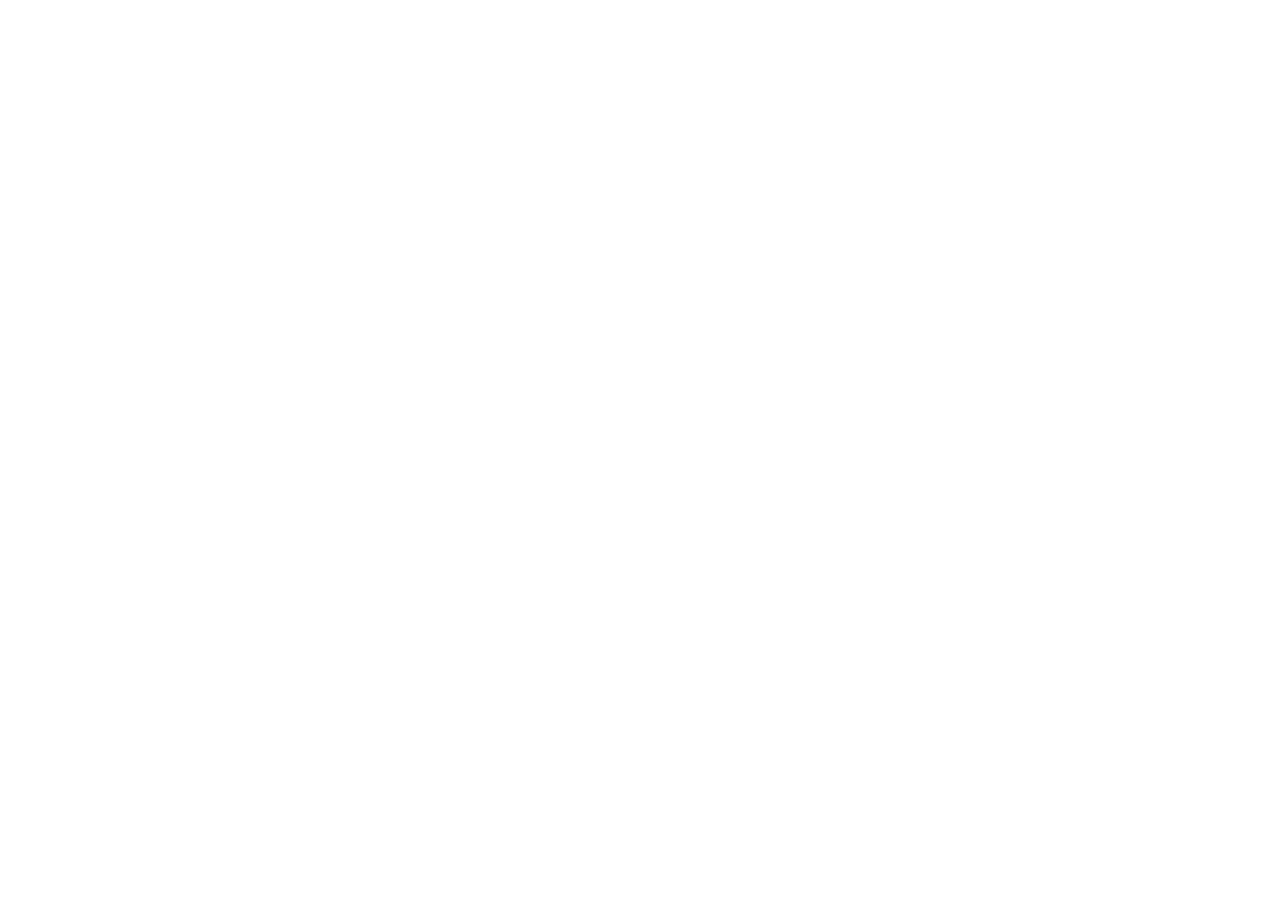
==== index.html @ 3b8d3457 "Index created." ====
<!DOCTYPE html>
<html lang="pt-br">
<head>
    <meta charset="UTF-8">
    <meta name="viewport" content="width=device-width, initial-scale=1.0">
    <link rel="shortcut icon" href="favicon.bee.ico" type="image/x-icon">
    <title>Redes Sociais da Mel</title>
</head>
<body>
    
</body>
</html>
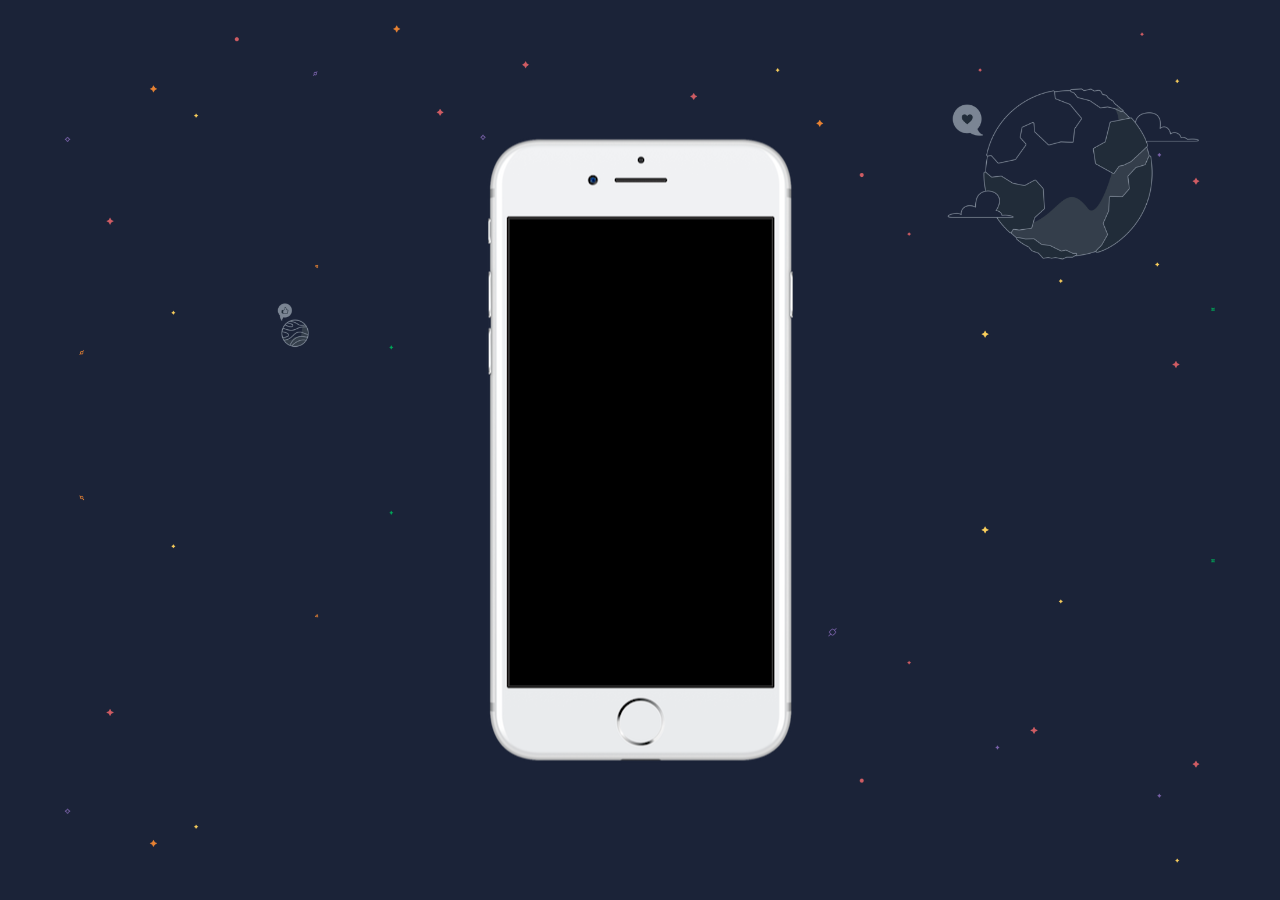
==== commit ebc18c99: "Primeiras formas" ====
--- a/index.html
+++ b/index.html
@@ -4,9 +4,17 @@
     <meta charset="UTF-8">
     <meta name="viewport" content="width=device-width, initial-scale=1.0">
     <link rel="shortcut icon" href="favicon.bee.ico" type="image/x-icon">
+    <link rel="stylesheet" href="estilos/style.css">
     <title>Redes Sociais da Mel</title>
 </head>
 <body>
-    
+    <main>
+        <section id="telefone">
+
+        </section>
+        <section id="redes_sociais">
+
+        </section>
+    </main>
 </body>
 </html>--- a/estilos/style.css
+++ b/estilos/style.css
@@ -0,0 +1,34 @@
+@charset "UTF-8";
+
+* {
+    margin: 0px;
+    padding: 0px;
+    font-family: Arial, Helvetica, sans-serif;
+}
+
+html, body {
+    height: 100vh;
+    width: 100vw;
+    background-color: black;
+}
+
+body {
+    background: url(../imagens/darkstar_bg.png) no-repeat top center;
+    background-size: cover;
+    background-attachment: fixed;
+}
+
+main {
+    position: relative;
+    height: 100vh;
+}
+
+section#telefone {
+    position: absolute;
+    top: 50%;
+    left: 50%;
+    transform: translate(-50%, -50%);
+    height: 627px;
+    width: 310px;
+    background: url(../imagens/frame-iphone.png) no-repeat;
+}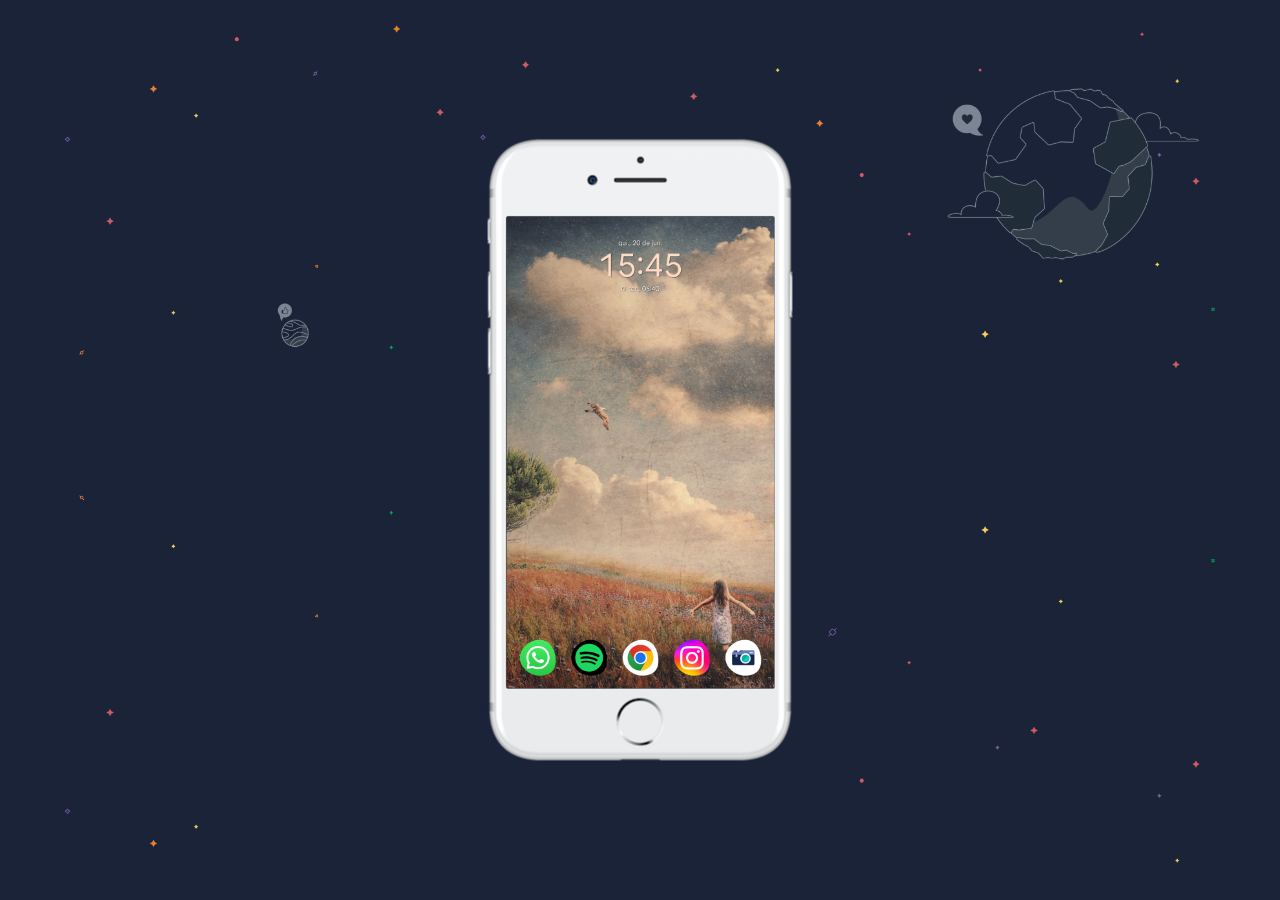
==== commit b369846d: "Criei a tela home." ====
--- a/index.html
+++ b/index.html
@@ -10,7 +10,7 @@
 <body>
     <main>
         <section id="telefone">
-
+            <iframe src="home.html" name="tela" id="tela" frameborder="0"></iframe>
         </section>
         <section id="redes_sociais">
 
--- a/estilos/style.css
+++ b/estilos/style.css
@@ -29,6 +29,14 @@
     left: 50%;
     transform: translate(-50%, -50%);
     height: 627px;
-    width: 310px;
+    width: 311px;
     background: url(../imagens/frame-iphone.png) no-repeat;
+}
+
+iframe#tela {
+    position: relative;
+    top: 80px;
+    left: 22px;
+    width: 268px;
+    height: 472px;
 }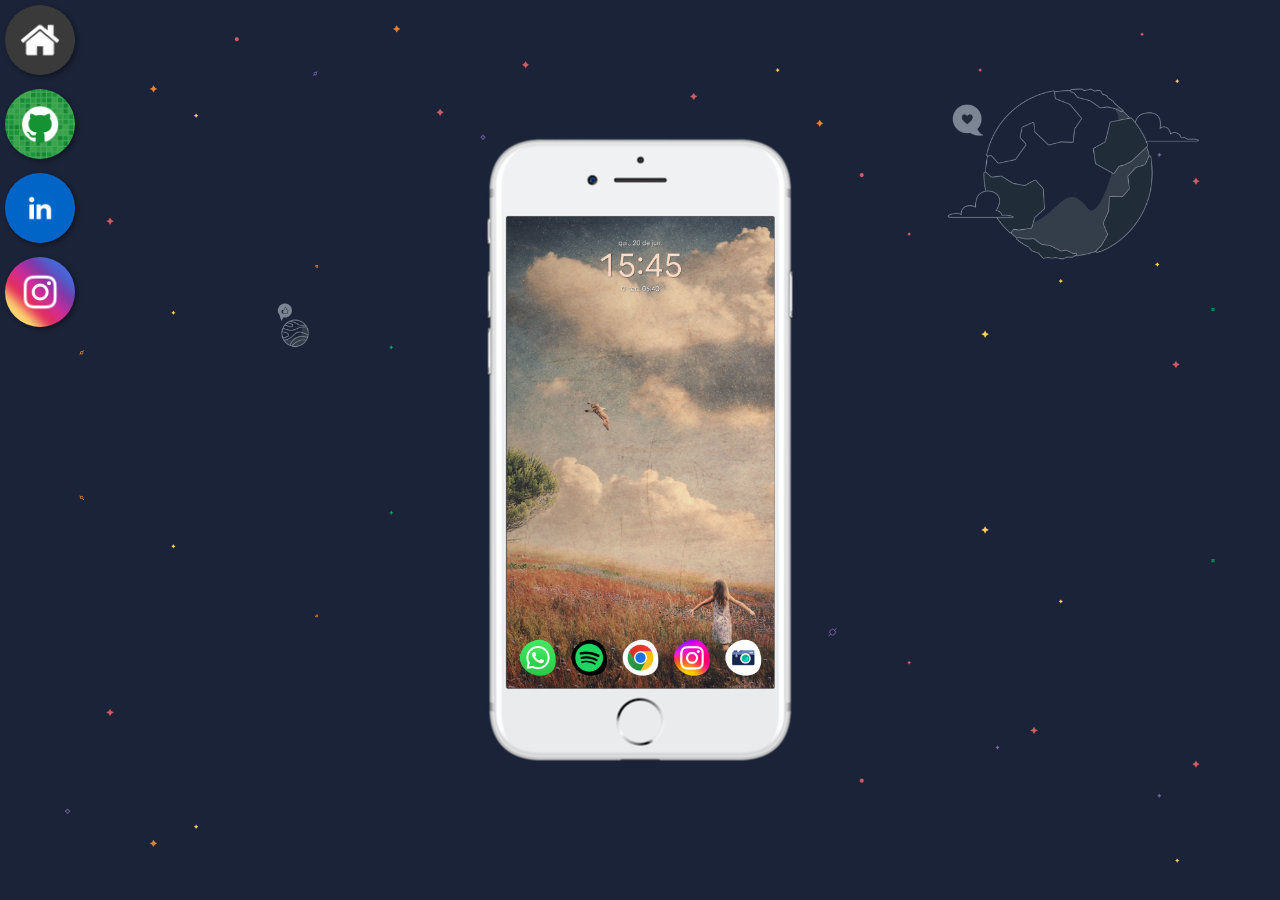
==== commit 37c6bc24: "Botões criados." ====
--- a/index.html
+++ b/index.html
@@ -10,10 +10,15 @@
 <body>
     <main>
         <section id="telefone">
-            <iframe src="home.html" name="tela" id="tela" frameborder="0"></iframe>
+            <iframe src="home.html" name="tela" id="tela" frameborder="0">
+                Seu navegador não é compatível com isso.
+            </iframe>
         </section>
         <section id="redes_sociais">
-
+            <a href="home.html" target="tela"><img src="imagens/logo_home.jpg" alt="Home"></a><br>
+            <a href="github.html" target="tela"><img src="imagens/logo_github.jpg" alt="GitHub"></a><br>
+            <a href="linkedin.html" target="tela"><img src="imagens/logo_linkedin2.png" alt="LinkedIn"></a><br>
+            <a href="instagram.html" target="tela"><img src="imagens/logo_instagram.jpg" alt="Instagram"></a><br>
         </section>
     </main>
 </body>
--- a/estilos/style.css
+++ b/estilos/style.css
@@ -30,7 +30,7 @@
     transform: translate(-50%, -50%);
     height: 627px;
     width: 311px;
-    background: url(../imagens/frame-iphone.png) no-repeat;
+    background: url(../imagens/frame_iphone.png) no-repeat;
 }
 
 iframe#tela {
@@ -39,4 +39,18 @@
     left: 22px;
     width: 268px;
     height: 472px;
+}
+
+section#redes_sociais img {
+    width: 70px;
+    margin: 5px;
+    border-radius: 50%;
+    box-shadow: 2px 2px 5px rgba(0, 0, 0, 0.400);
+    box-sizing: border-box;
+}
+
+section#redes_sociais img:hover {
+    transform: translate(3px, 3px);
+    box-shadow: 5px 5px 10px rgba(0, 0, 0, 0.400);
+    transition: transform .5s;
 }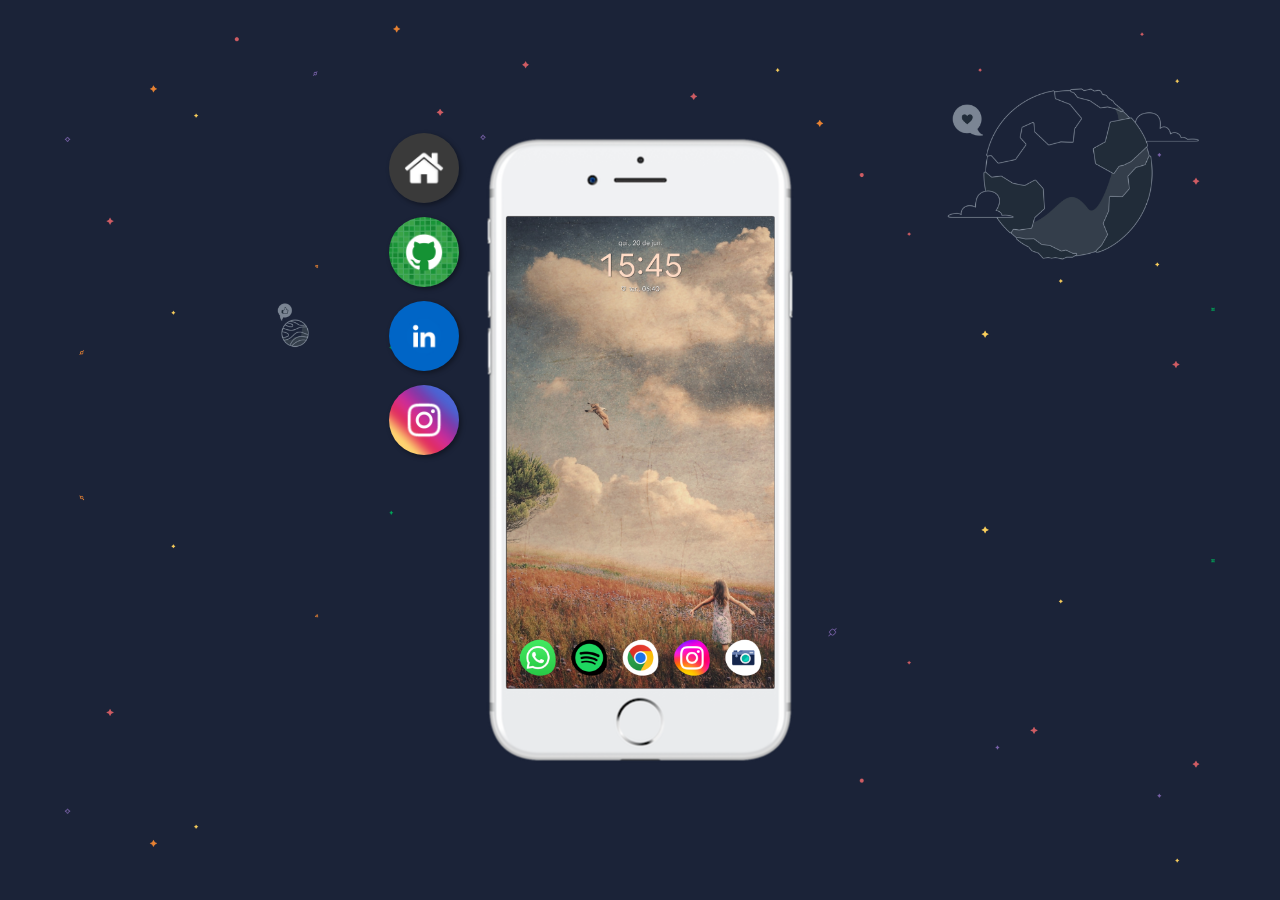
==== commit 47941d72: "Testando o flexbox." ====
--- a/index.html
+++ b/index.html
@@ -11,14 +11,14 @@
     <main>
         <section id="telefone">
             <iframe src="home.html" name="tela" id="tela" frameborder="0">
-                Seu navegador não é compatível com isso.
+                Seu navegador não é compatível.
             </iframe>
         </section>
         <section id="redes_sociais">
-            <a href="home.html" target="tela"><img src="imagens/logo_home.jpg" alt="Home"></a><br>
-            <a href="github.html" target="tela"><img src="imagens/logo_github.jpg" alt="GitHub"></a><br>
-            <a href="linkedin.html" target="tela"><img src="imagens/logo_linkedin2.png" alt="LinkedIn"></a><br>
-            <a href="instagram.html" target="tela"><img src="imagens/logo_instagram.jpg" alt="Instagram"></a><br>
+            <a href="home.html" target="tela"><img src="imagens/logo_home.jpg" alt="Home"></a>
+            <a href="github.html" target="tela"><img src="imagens/logo_github.jpg" alt="GitHub"></a>
+            <a href="linkedin.html" target="tela"><img src="imagens/logo_linkedin2.png" alt="LinkedIn"></a>
+            <a href="instagram.html" target="tela"><img src="imagens/logo_instagram.jpg" alt="Instagram"></a>
         </section>
     </main>
 </body>
--- a/estilos/style.css
+++ b/estilos/style.css
@@ -41,6 +41,13 @@
     height: 472px;
 }
 
+section#redes_sociais {
+    display: flex;
+    flex-direction: column;
+    justify-content: center;
+    padding: 10% 30% ;
+}
+
 section#redes_sociais img {
     width: 70px;
     margin: 5px;
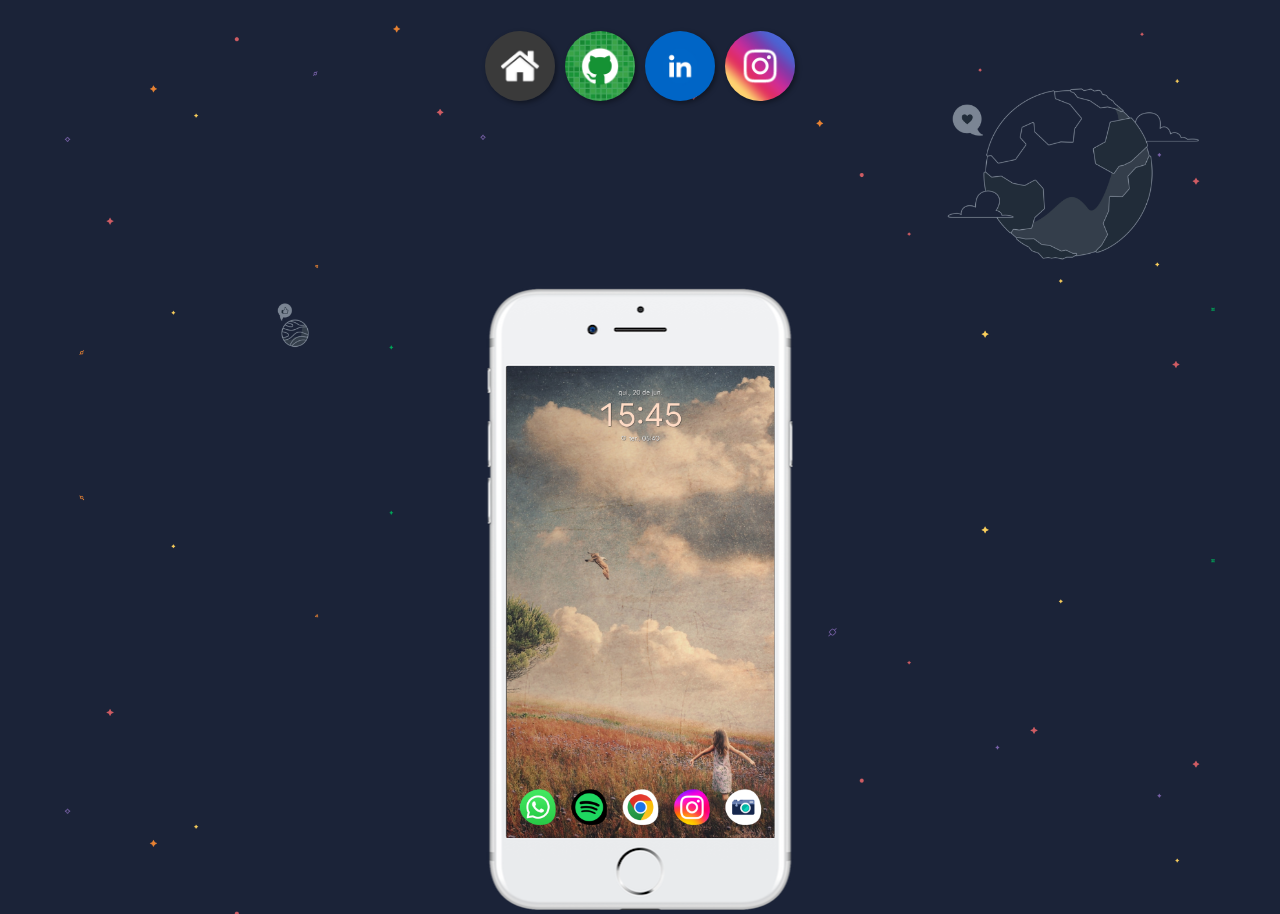
==== commit 1504aa75: "Manutenção no CSS." ====
--- a/index.html
+++ b/index.html
@@ -9,17 +9,17 @@
 </head>
 <body>
     <main>
-        <section id="telefone">
-            <iframe src="home.html" name="tela" id="tela" frameborder="0">
-                Seu navegador não é compatível.
-            </iframe>
-        </section>
         <section id="redes_sociais">
             <a href="home.html" target="tela"><img src="imagens/logo_home.jpg" alt="Home"></a>
             <a href="github.html" target="tela"><img src="imagens/logo_github.jpg" alt="GitHub"></a>
             <a href="linkedin.html" target="tela"><img src="imagens/logo_linkedin2.png" alt="LinkedIn"></a>
             <a href="instagram.html" target="tela"><img src="imagens/logo_instagram.jpg" alt="Instagram"></a>
         </section>
+        <section id="telefone">
+            <iframe src="home.html" name="tela" id="tela" frameborder="0">
+                Seu navegador não é compatível.
+            </iframe>
+        </section>
     </main>
 </body>
 </html>--- a/estilos/style.css
+++ b/estilos/style.css
@@ -9,7 +9,6 @@
 html, body {
     height: 100vh;
     width: 100vw;
-    background-color: black;
 }
 
 body {
@@ -18,34 +17,10 @@
     background-attachment: fixed;
 }
 
-main {
-    position: relative;
-    height: 100vh;
-}
-
-section#telefone {
-    position: absolute;
-    top: 50%;
-    left: 50%;
-    transform: translate(-50%, -50%);
-    height: 627px;
-    width: 311px;
-    background: url(../imagens/frame_iphone.png) no-repeat;
-}
-
-iframe#tela {
-    position: relative;
-    top: 80px;
-    left: 22px;
-    width: 268px;
-    height: 472px;
-}
-
 section#redes_sociais {
     display: flex;
-    flex-direction: column;
     justify-content: center;
-    padding: 10% 30% ;
+    padding-top: 2%;
 }
 
 section#redes_sociais img {
@@ -60,4 +35,24 @@
     transform: translate(3px, 3px);
     box-shadow: 5px 5px 10px rgba(0, 0, 0, 0.400);
     transition: transform .5s;
-}+}
+
+section#telefone {
+    position: absolute;
+    top: 50%;
+    left: 50%;
+    transform: translate(-50%, -50%);
+    height: 628px;
+    width: 311px;
+    background: url(../imagens/frame_iphone.png) no-repeat;
+    margin-top: 150px;
+}
+
+iframe#tela {
+    position: relative;
+    top: 80px;
+    left: 22px;
+    width: 268px;
+    height: 472px;
+}
+
